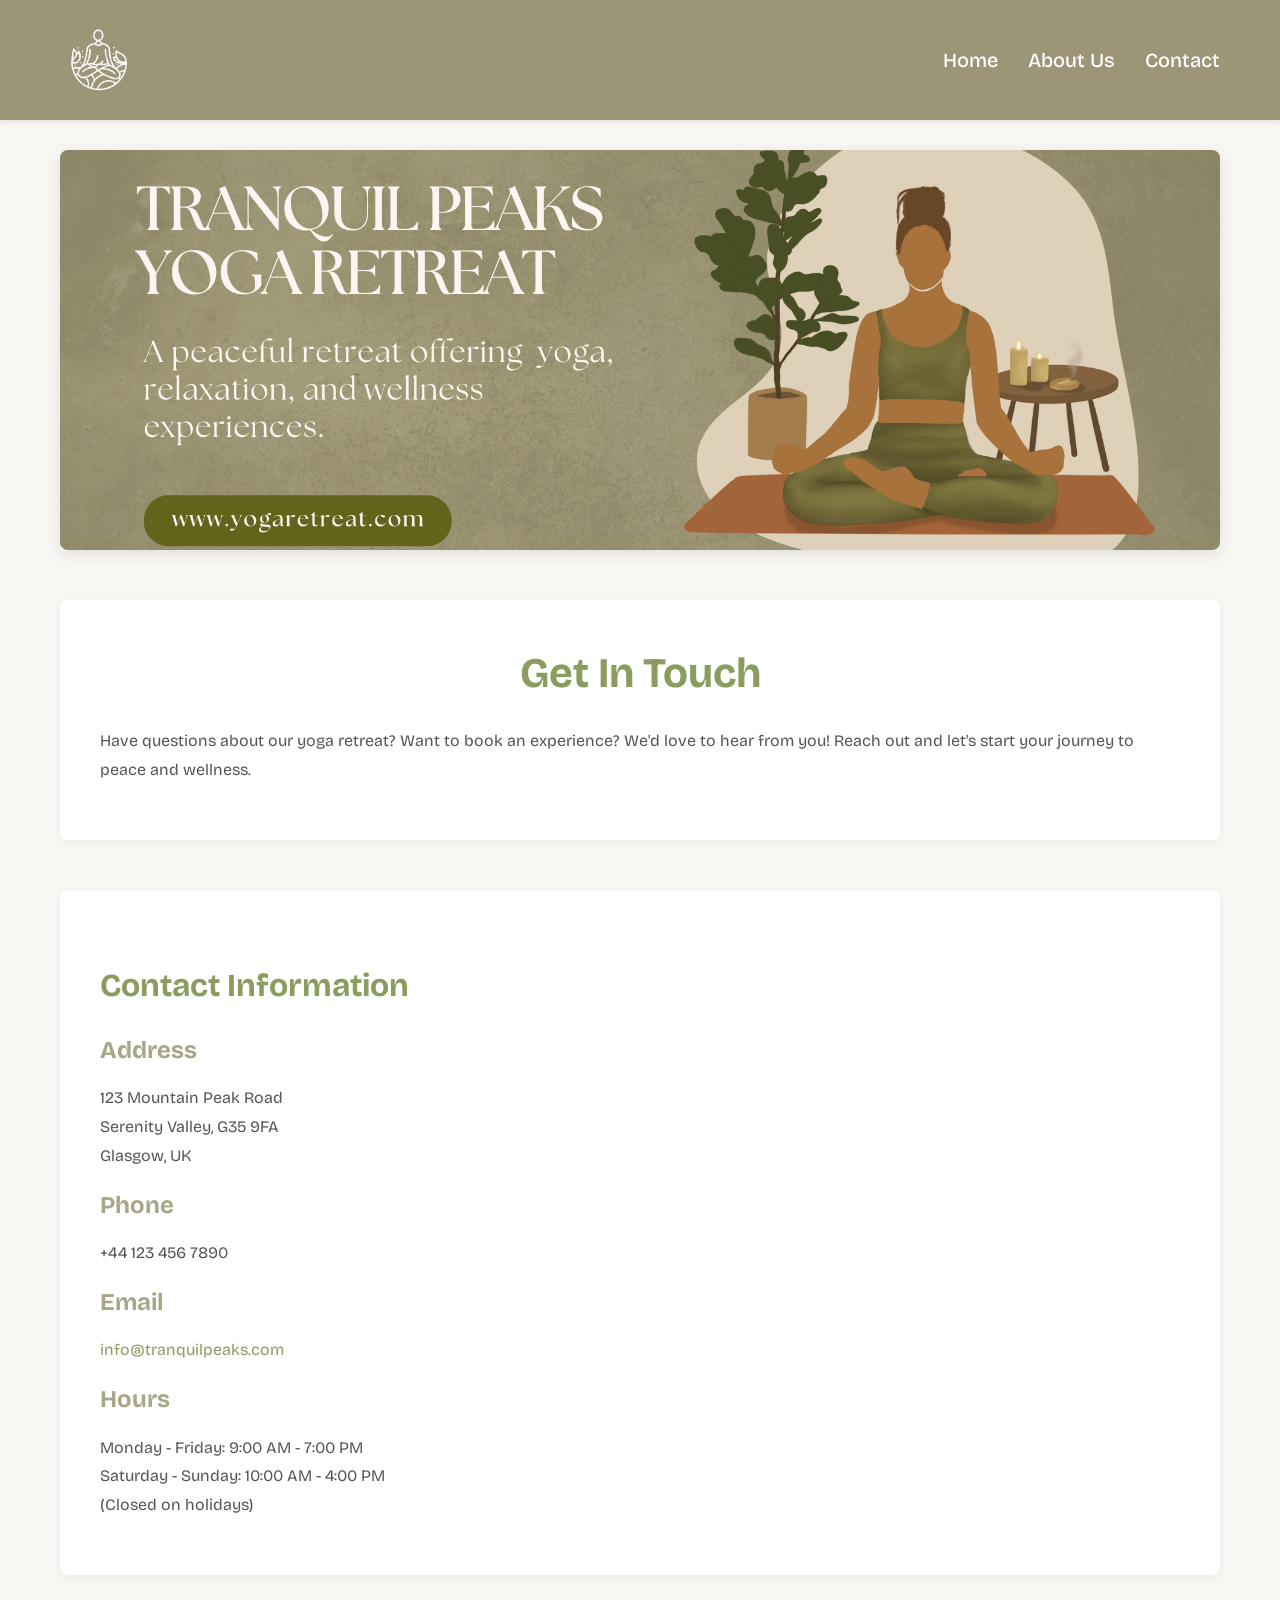
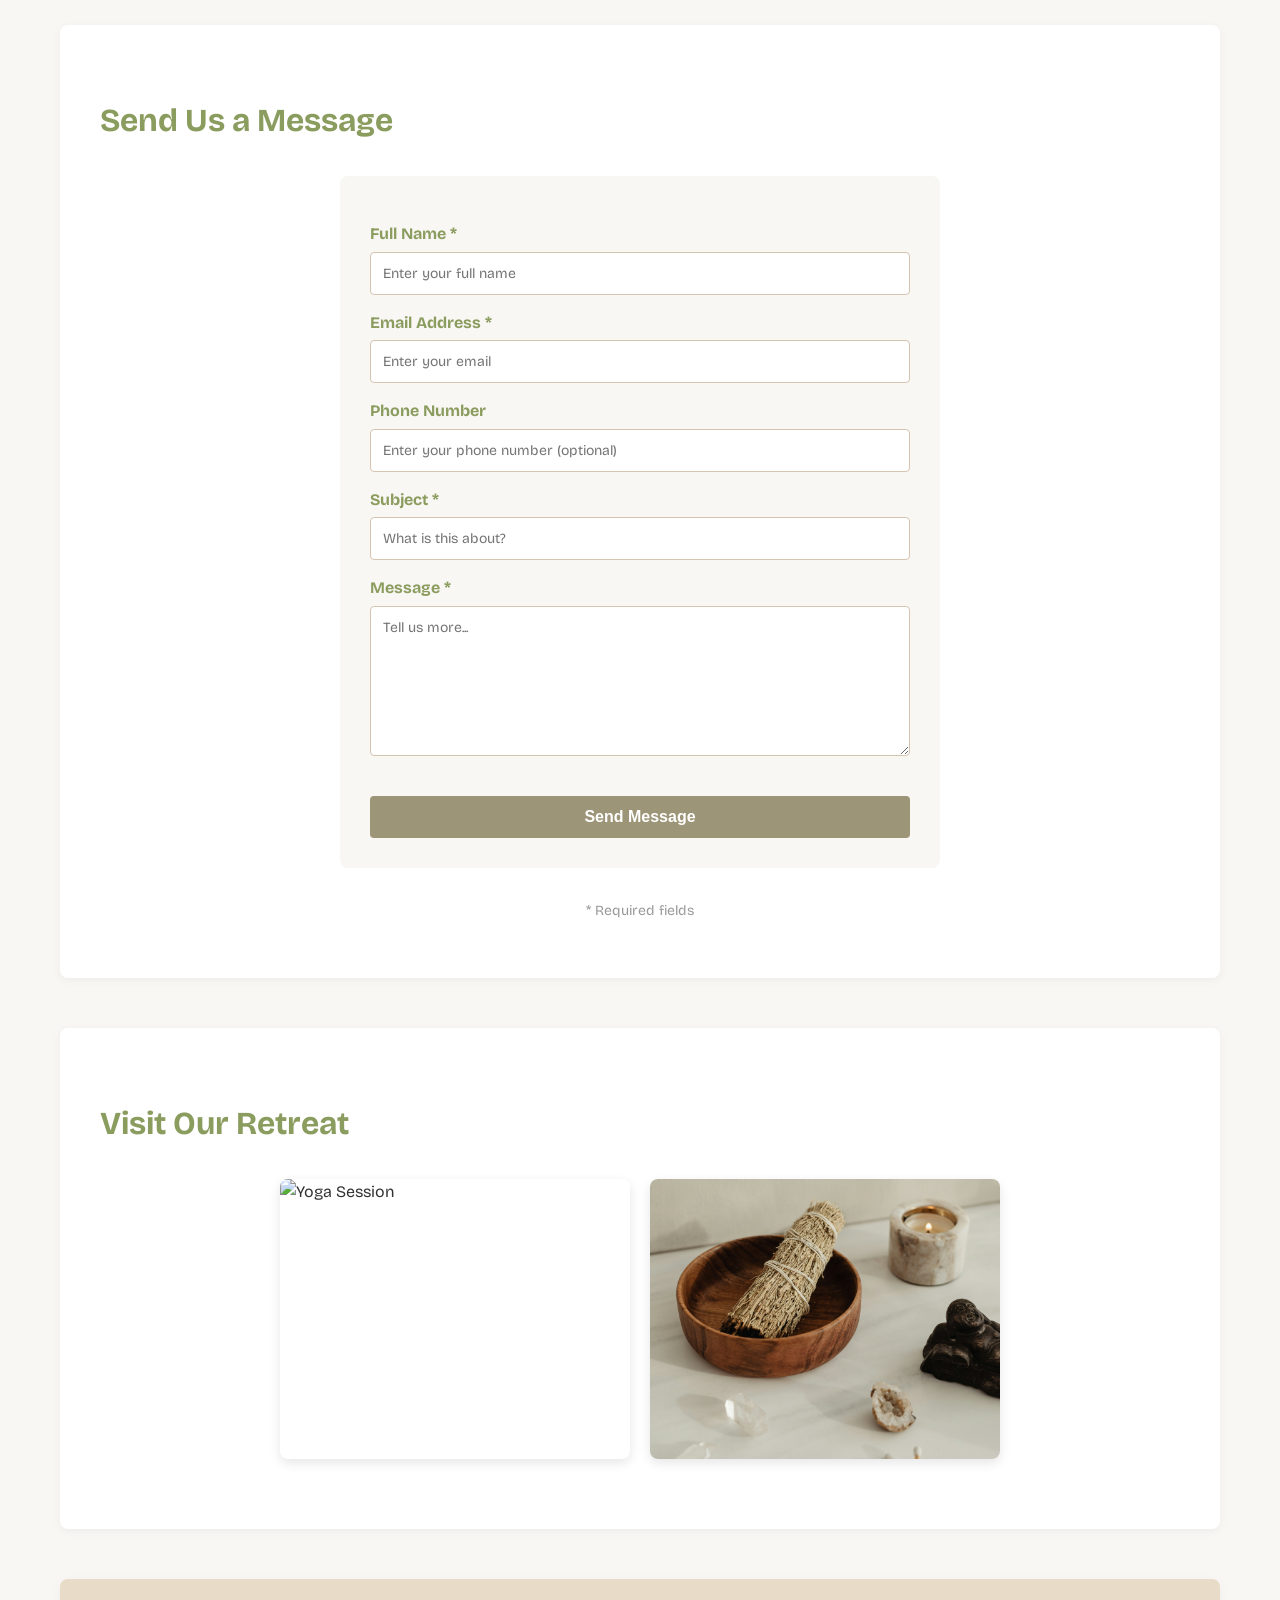
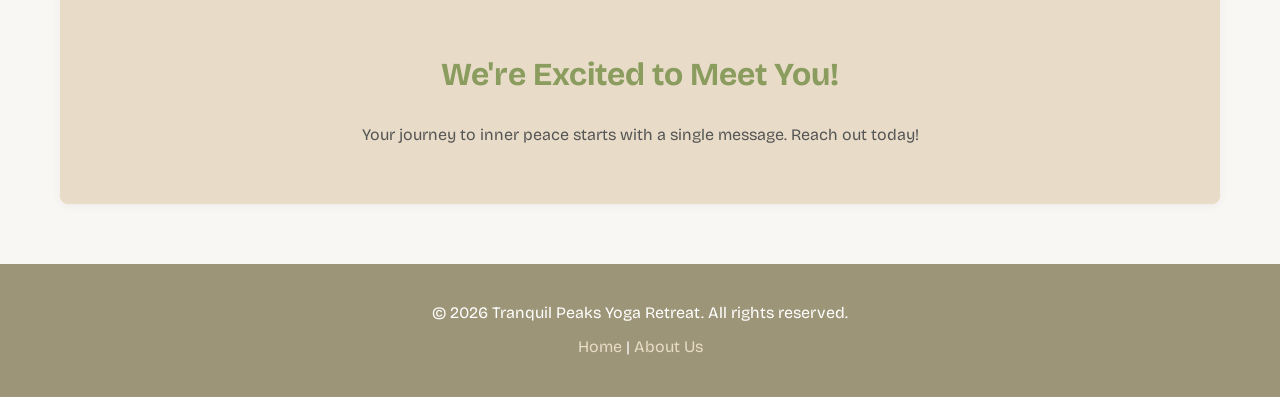
==== contact.html @ 5ae74621 "Add files via upload" ====
<!DOCTYPE html>
<html lang="en">
<head>
  <meta charset="UTF-8">
  <meta name="viewport" content="width=device-width, initial-scale=1.0">
  <title>Contact Us - Tranquil Peaks Yoga Retreat</title>
  <link rel="stylesheet" href="styles.css">
</head>
<body>
  <!-- Header with Logo and Navigation -->
  <header>
    <div class="header-container">
      <!-- Logo -->
      <img src="./images/Yoga_Retreat.svg" alt="Tranquil Peaks Logo" class="logo">
      
      <!-- Navigation Menu -->
      <nav>
        <ul>
          <li><a href="index.html">Home</a></li>
          <li><a href="about.html">About Us</a></li>
          <li><a href="contact.html">Contact</a></li>
        </ul>
      </nav>
    </div>
  </header>

  <!-- Main Content -->
  <main>

		<div class="hero">
      <img src="./images/banner.png" alt="Yoga Retreat Banner">
    </div>

    <!-- Page Title -->
    <section>
      <h1>Get In Touch</h1>
      <p>
        Have questions about our yoga retreat? Want to book an experience? 
        We'd love to hear from you! Reach out and let's start your journey to peace and wellness.
      </p>
    </section>

    <!-- Contact Information -->
    <section>
      <h2>Contact Information</h2>
      <h3>Address</h3>
      <p>
        123 Mountain Peak Road<br>
        Serenity Valley, G35 9FA<br>
        Glasgow, UK
      </p>

      <h3>Phone</h3>
      <p>+44 123 456 7890</p>

      <h3>Email</h3>
      <p>
        <a href="mailto:info@tranquilpeaks.com" style="color: #8b9c5f; text-decoration: none;">
          info@tranquilpeaks.com
        </a>
      </p>

      <h3>Hours</h3>
      <p>
        Monday - Friday: 9:00 AM - 7:00 PM<br>
        Saturday - Sunday: 10:00 AM - 4:00 PM<br>
        (Closed on holidays)
      </p>
    </section>

    <!-- Contact Form -->
    <section>
      <h2>Send Us a Message</h2>
      <div class="contact-form">
        <form>
          <label for="name">Full Name *</label>
          <input type="text" id="name" name="name" required placeholder="Enter your full name">

          <label for="email">Email Address *</label>
          <input type="email" id="email" name="email" required placeholder="Enter your email">

          <label for="phone">Phone Number</label>
          <input type="tel" id="phone" name="phone" placeholder="Enter your phone number (optional)">

          <label for="subject">Subject *</label>
          <input type="text" id="subject" name="subject" required placeholder="What is this about?">

          <label for="message">Message *</label>
          <textarea id="message" name="message" required placeholder="Tell us more..."></textarea>

          <button type="submit">Send Message</button>
        </form>
      </div>
      <p style="text-align: center; margin-top: 20px; font-size: 14px; color: #999;">
        * Required fields
      </p>
    </section>

    <!-- Gallery Section -->
    <section>
      <h2>Visit Our Retreat</h2>
      <div class="image-gallery">
        <div class="gallery-item">
          <img src="./images/yoga session.jpg" alt="Yoga Session">
        </div>
        <div class="gallery-item">
          <img src="./images/MeditationPractice.jpg" alt="Meditation Practice">
        </div>
      </div>
    </section>

    <!-- Call to Action -->
    <section style="text-align: center; background-color: #e8dcc8;">
      <h2>We're Excited to Meet You!</h2>
      <p>Your journey to inner peace starts with a single message. Reach out today!</p>
    </section>
  </main>

  <!-- Footer -->
  <footer>
    <p>&copy; 2026 Tranquil Peaks Yoga Retreat. All rights reserved.</p>
    <p>
      <a href="index.html">Home</a> | 
      <a href="about.html">About Us</a>
    </p>
  </footer>
</body>
</html>
---- styles.css ----
/* ================================================
   YOGA RETREAT WEBSITE - STYLESHEET
   Simple and beginner-friendly CSS
   ================================================ */

/* Reset and Base Styles */
@font-face{
    font-family:'BricolageGrotesque';
    src: url(./font/BricolageGrotesque-VariableFont_opsz\,wdth\,wght.ttf);
}



* {
  margin: 0;
  padding: 0;
  box-sizing: border-box;
}

body {
  font-family: 'BricolageGrotesque';
  line-height: 1.6;
  color: #333;
  background-color: #f9f7f4;
}

/* Header and Navigation */
header {
  background-color: #9d9577;
  padding: 20px 0;
  box-shadow: 0 2px 5px rgba(0, 0, 0, 0.1);
  position: sticky;
  top: 0;
  z-index: 100;
}

.header-container {
  display: flex;
  align-items: center;
  justify-content: space-between;
  max-width: 1200px;
  margin: 0 auto;
  padding: 0 20px;
}

.logo {
  height: 80px;
  width: auto;
}

/* Navigation Menu */
nav ul {
  display: flex;
  list-style: none;
  gap: 30px;
}

nav a {
  text-decoration: none;
  color: rgb(255, 255, 255);
  font-size: 20px;
  transition: color 0.3s ease;
  font-weight: 500;
}

nav a:hover {
  color: #e8dcc8;
  border-bottom: 2px solid #e8dcc8;
  padding-bottom: 5px;
}

/* Main Content Area */
main {
  max-width: 1200px;
  margin: 0 auto;
  padding: 0 20px;
}

/* Hero Section (Banner) */
.hero {
  width: 100%;
  height: 400px;
  overflow: hidden;
  margin: 30px 0;
  border-radius: 8px;
  box-shadow: 0 4px 15px rgba(0, 0, 0, 0.1);
}

.hero img {
  width: 100%;
  height: 100%;
  object-fit: cover;
}

/* Sections */
section {
  margin: 50px 0;
  padding: 40px;
  background-color: white;
  border-radius: 8px;
  box-shadow: 0 2px 10px rgba(0, 0, 0, 0.05);
}

h1 {
  font-size: 42px;
  color: #8b9c5f;
  margin-bottom: 20px;
  text-align: center;
}

h2 {
  font-size: 32px;
  color: #8b9c5f;
  margin-bottom: 20px;
  margin-top: 30px;
}

h3 {
  font-size: 24px;
  color: #a9a688;
  margin-bottom: 15px;
}

p {
  font-size: 16px;
  margin-bottom: 15px;
  line-height: 1.8;
  color: #555;
}

/* Lists */
li {
 
  font-size: 16px;
  color: #555;
}

/* Image Gallery */
.image-gallery {
  display: flex;
  gap: 20px;
  flex-wrap: wrap;
  margin: 30px 0;
  justify-content: center;
}

.gallery-item {
  flex: 1;
  min-width: 250px;
  max-width: 350px;
  border-radius: 8px;
  overflow: hidden;
  box-shadow: 0 4px 12px rgba(0, 0, 0, 0.1);
  transition: transform 0.3s ease;
}

.gallery-item:hover {
  transform: translateY(-5px);
}

.gallery-item img {
  width: 100%;
  height: 280px;
  object-fit: cover;
  display: block;
}

/* Form Styles */
.contact-form {
  max-width: 600px;
  margin: 30px auto;
  background-color: #f9f7f4;
  padding: 30px;
  border-radius: 8px;
}

form {
  display: flex;
  flex-direction: column;
}

label {
  font-weight: bold;
  margin-top: 15px;
  margin-bottom: 5px;
  color: #8b9c5f;
}

input, textarea {
  padding: 12px;
  border: 1px solid #d4c4b0;
  border-radius: 4px;
  font-family: 'BricolageGrotesque';
  font-size: 14px;
  resize: vertical;
  transition: border-color 0.3s ease;
}

input:focus, textarea:focus {
  outline: none;
  border-color: #8b9c5f;
  background-color: #fdfcfa;
}

textarea {
  min-height: 150px;
  margin-bottom: 20px;
}

button {
  padding: 12px 30px;
  background-color: #9d9577;
  color: white;
  border: none;
  border-radius: 4px;
  font-size: 16px;
  font-weight: bold;
  cursor: pointer;
  transition: background-color 0.3s ease;
  margin-top: 20px;
}

button:hover {
  background-color: #7a8a52;
}

/* Footer */
footer {
  background-color: #9d9577;
  color: white;
  text-align: center;
  padding: 30px 20px;
  margin-top: 60px;
}

footer p {
  color: white;
  margin: 5px 0;
}

footer a {
  color: #e8dcc8;
  text-decoration: none;
}

footer a:hover {
  text-decoration: underline;
}

/* Responsive Design for Tablets and Phones */
@media (max-width: 768px) {
  .header-container {
    flex-direction: column;
    gap: 15px;
  }

  nav ul {
    gap: 15px;
    flex-wrap: wrap;
    justify-content: center;
  }

  h1 {
    font-size: 28px;
  }

  h2 {
    font-size: 24px;
  }

  .hero {
    height: 250px;
  }

  section {
    padding: 20px;
    margin: 20px 0;
  }

  .image-gallery {
    flex-direction: column;
    align-items: center;
  }

  .gallery-item {
    min-width: 100%;
    max-width: 100%;
  }
}

/* Responsive Design for Small Phones */
@media (max-width: 480px) {
  body {
    font-size: 14px;
  }

  h1 {
    font-size: 22px;
  }

  h2 {
    font-size: 18px;
  }

  nav a {
    font-size: 14px;
  }

  .logo {
    height: 45px;
  }

  .hero {
    height: 200px;
  }

  section {
    padding: 15px;
  }
}
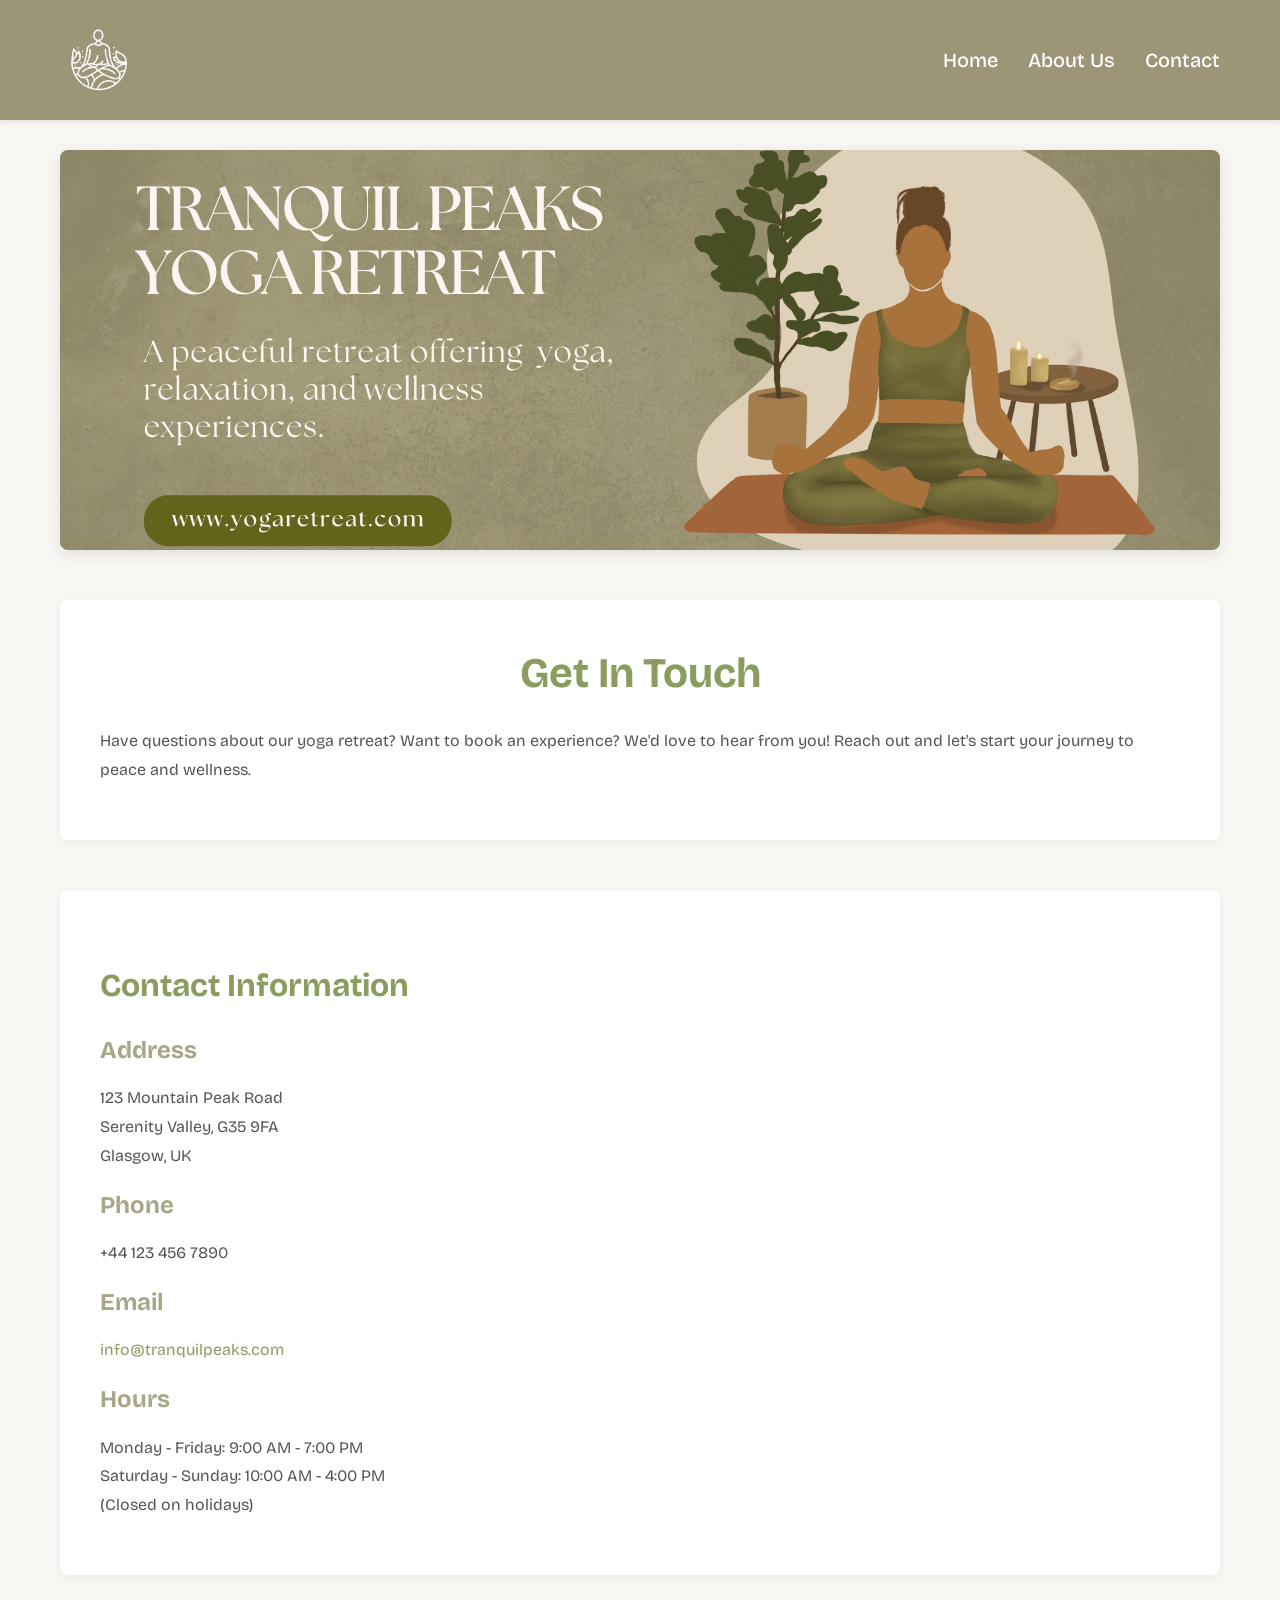
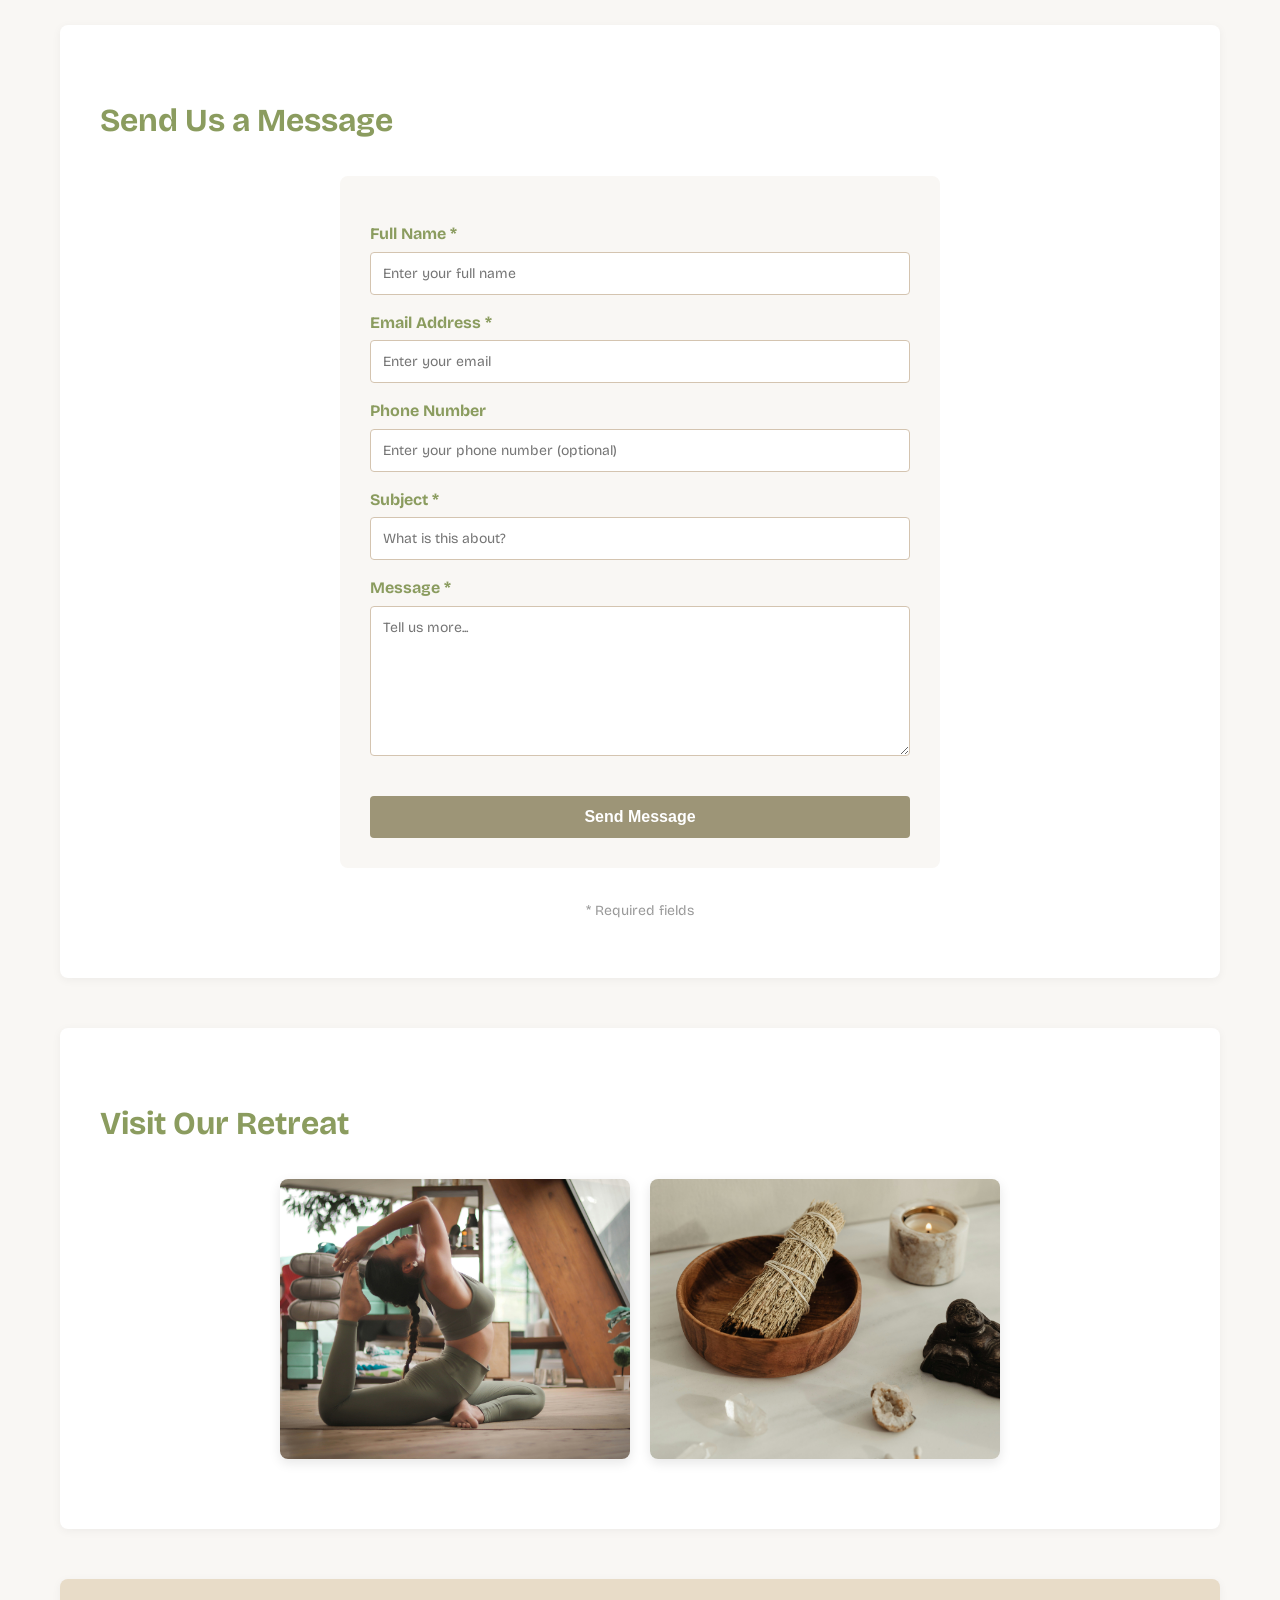
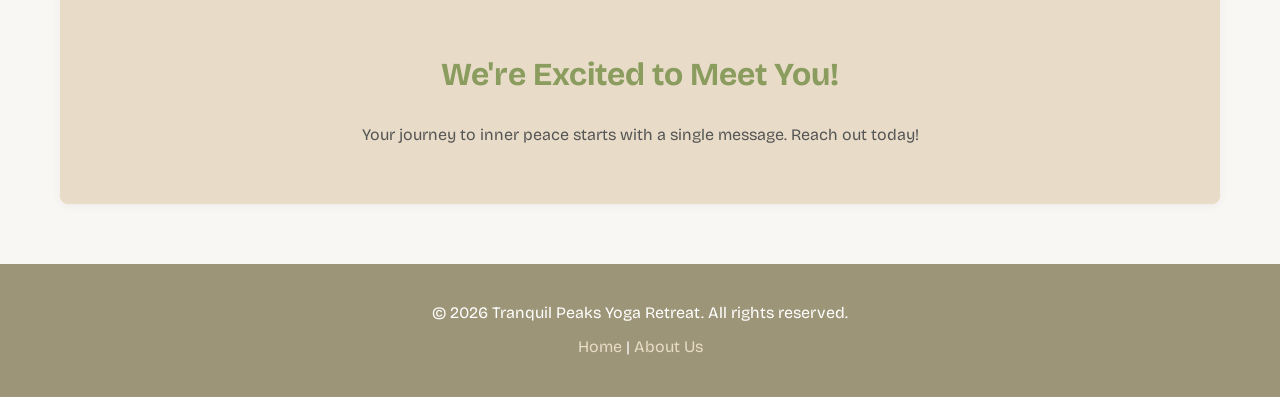
==== commit 5b091c48: "Update contact.html" ====
--- a/contact.html
+++ b/contact.html
@@ -101,7 +101,7 @@
       <h2>Visit Our Retreat</h2>
       <div class="image-gallery">
         <div class="gallery-item">
-          <img src="./images/yoga session.jpg" alt="Yoga Session">
+          <img src="./images/yoga_session.jpg" alt="Yoga Session">
         </div>
         <div class="gallery-item">
           <img src="./images/MeditationPractice.jpg" alt="Meditation Practice">
